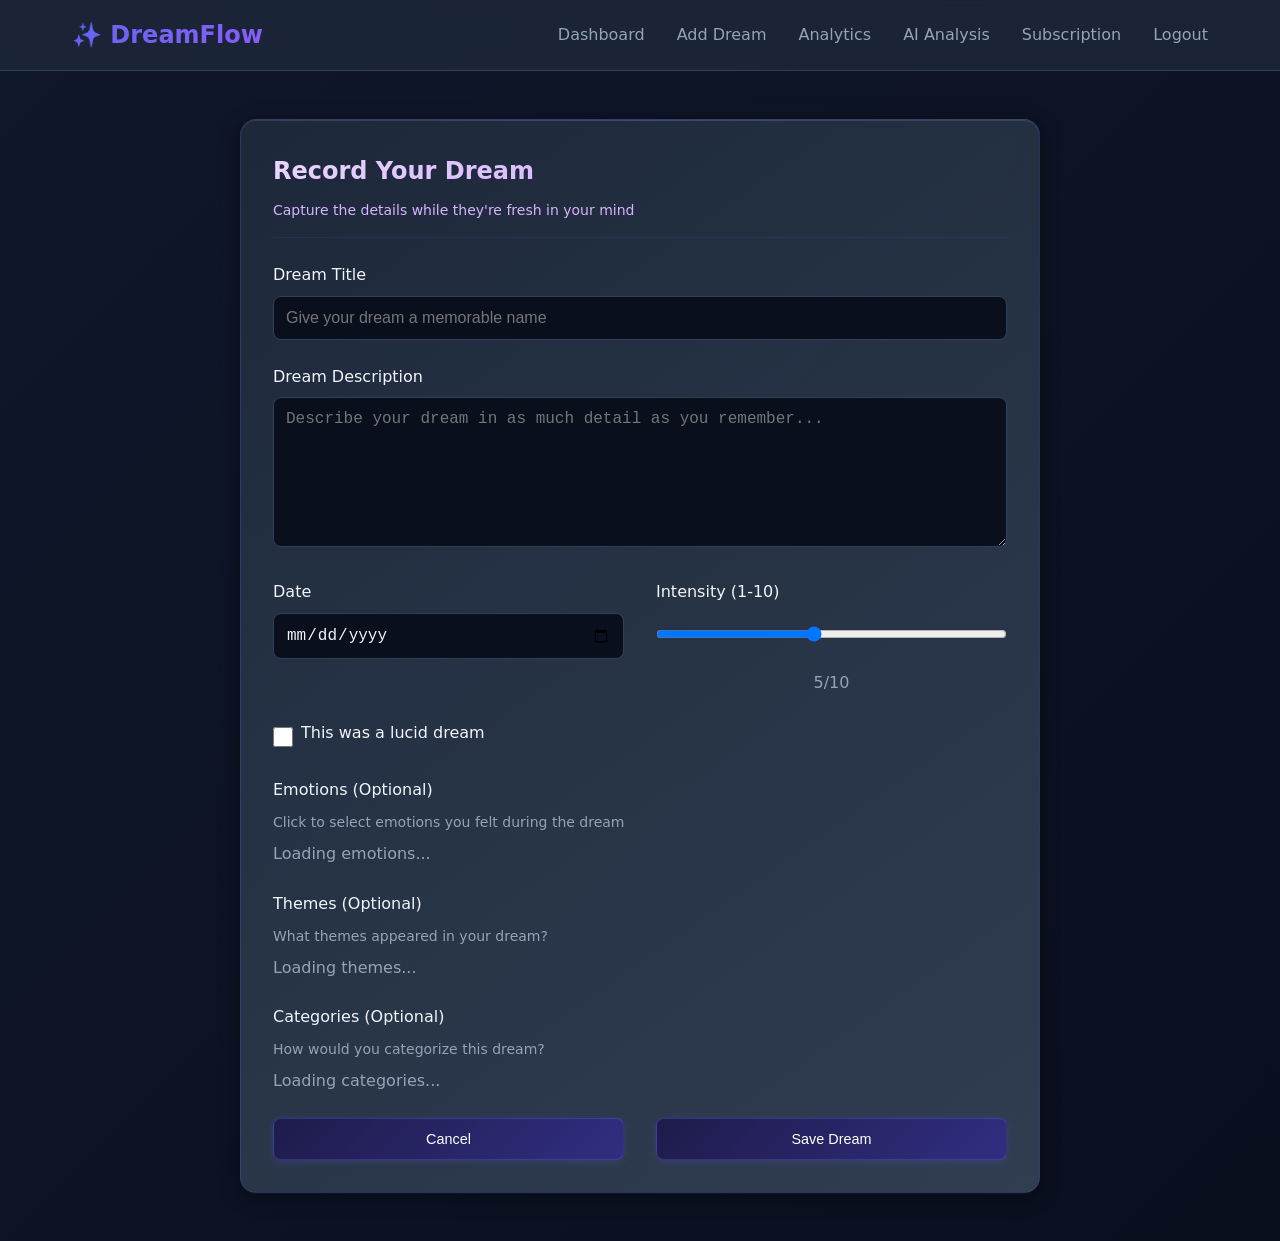
==== templates/add_dream.html @ 4d366fb7 "first commit" ====
<!DOCTYPE html>
<html lang="en">
<head>
    <meta charset="UTF-8">
    <meta name="viewport" content="width=device-width, initial-scale=1.0">
    <title>Add Dream - Dream Pattern Analysis</title>
    <link rel="stylesheet" href="/static/css/style.css">
</head>
<body>
    <nav class="navbar">
        <div class="container">
            <div class="navbar-brand">✨ DreamFlow</div>
            <ul class="navbar-nav">
                <li><a href="/dashboard">Dashboard</a></li>
                <li><a href="/add-dream">Add Dream</a></li>
                <li><a href="/analytics">Analytics</a></li>
                <li><a href="/chat">AI Analysis</a></li>
                <li><a href="/subscription">Subscription</a></li>
                <li><a href="#" onclick="logout()">Logout</a></li>
            </ul>
        </div>
    </nav>

    <div class="container" style="padding: 3rem 2rem;">
        <div class="card" style="max-width: 800px; margin: 0 auto;">
            <div class="card-header">
                <h2 class="card-title">Record Your Dream</h2>
                <p class="card-subtitle">Capture the details while they're fresh in your mind</p>
            </div>

            <form id="addDreamForm">
                <div class="form-group">
                    <label for="dname" class="form-label">Dream Title</label>
                    <input 
                        type="text" 
                        id="dname" 
                        class="form-input" 
                        placeholder="Give your dream a memorable name"
                        required
                    >
                </div>

                <div class="form-group">
                    <label for="description" class="form-label">Dream Description</label>
                    <textarea 
                        id="description" 
                        class="form-textarea" 
                        placeholder="Describe your dream in as much detail as you remember..."
                        required
                    ></textarea>
                </div>

                <div class="grid grid-2">
                    <div class="form-group">
                        <label for="dream_date" class="form-label">Date</label>
                        <input 
                            type="date" 
                            id="dream_date" 
                            class="form-input"
                            required
                        >
                    </div>

                    <div class="form-group">
                        <label for="intensity" class="form-label">Intensity (1-10)</label>
                        <input 
                            type="range" 
                            id="intensity" 
                            class="form-input" 
                            min="1" 
                            max="10" 
                            value="5"
                            oninput="document.getElementById('intensityValue').textContent = this.value"
                        >
                        <div class="text-center text-muted" style="margin-top: 0.5rem;">
                            <span id="intensityValue">5</span>/10
                        </div>
                    </div>
                </div>

                <div class="form-group">
                    <div class="form-check">
                        <input 
                            type="checkbox" 
                            id="lucid" 
                            class="form-check-input"
                        >
                        <label for="lucid" class="form-label"> This was a lucid dream</label>
                    </div>
                </div>

                <!-- Emotions -->
                <div class="form-group">
                    <label class="form-label">Emotions (Optional)</label>
                    <p class="text-muted" style="font-size: 0.875rem; margin-bottom: 0.5rem;">
                        Click to select emotions you felt during the dream
                    </p>
                    <div id="emotionTags" class="tag-container">
                        <p class="text-muted">Loading emotions...</p>
                    </div>
                </div>

                <!-- Themes -->
                <div class="form-group">
                    <label class="form-label">Themes (Optional)</label>
                    <p class="text-muted" style="font-size: 0.875rem; margin-bottom: 0.5rem;">
                        What themes appeared in your dream?
                    </p>
                    <div id="themeTags" class="tag-container">
                        <p class="text-muted">Loading themes...</p>
                    </div>
                </div>

                <!-- Categories -->
                <div class="form-group">
                    <label class="form-label">Categories (Optional)</label>
                    <p class="text-muted" style="font-size: 0.875rem; margin-bottom: 0.5rem;">
                        How would you categorize this dream?
                    </p>
                    <div id="categoryTags" class="tag-container">
                        <p class="text-muted">Loading categories...</p>
                    </div>
                </div>

                <div class="grid grid-2">
                    <button type="button" class="btn btn-secondary" onclick="window.location.href='/dashboard'">
                        Cancel
                    </button>
                    <button type="submit" class="btn btn-primary">
                        Save Dream
                    </button>
                </div>
            </form>
        </div>
    </div>

    <script src="/static/js/app.js"></script>
</body>
</html>
---- static/css/style.css ----
:root {
    --primary: #6366f1;
    --primary-dark: #4f46e5;
    --secondary: #8b5cf6;
    --success: #10b981;
    --danger: #ef4444;
    --warning: #f59e0b;
    --info: #3b82f6;
    
    --bg-main: #0f172a;
    --bg-card: #1e293b;
    --bg-darker: #0a0f1e;
    --bg-hover: #2d3748;
    
    --text-main: #f1f5f9;
    --text-muted: #94a3b8;
    --border: #334155;
    
    --shadow: 0 4px 6px -1px rgba(0, 0, 0, 0.3);
    --shadow-lg: 0 10px 15px -3px rgba(0, 0, 0, 0.5);
}

* {
    margin: 0;
    padding: 0;
    box-sizing: border-box;
}

body {
    font-family: 'Segoe UI', system-ui, -apple-system, sans-serif;
    background: linear-gradient(135deg, var(--bg-main) 0%, var(--bg-darker) 100%);
    color: var(--text-main);
    min-height: 100vh;
    line-height: 1.6;
    position: relative;
    overflow-x: hidden;
}

/* Ensure content stays above light effects */
.container, .navbar, .card, .dashboard-header, .pricing-card {
    position: relative;
    z-index: 2;
}

.container {
    max-width: 1200px;
    margin: 0 auto;
    padding: 0 2rem;
}

/* ========================================
   NAVBAR
======================================== */
.navbar {
    background: rgba(30, 41, 59, 0.8);
    backdrop-filter: blur(10px);
    border-bottom: 1px solid var(--border);
    padding: 1rem 0;
    position: sticky;
    top: 0;
    z-index: 100;
}

.navbar .container {
    display: flex;
    justify-content: space-between;
    align-items: center;
}

.navbar-brand {
    font-size: 1.5rem;
    font-weight: 700;
    background: linear-gradient(135deg, var(--primary), var(--secondary));
    -webkit-background-clip: text;
    -webkit-text-fill-color: transparent;
    background-clip: text;
}

.navbar-nav {
    display: flex;
    list-style: none;
    gap: 2rem;
}

.navbar-nav a {
    color: var(--text-muted);
    text-decoration: none;
    font-weight: 500;
    transition: color 0.3s;
}

.navbar-nav a:hover {
    color: var(--primary);
}

/* ========================================
   HERO SECTION
======================================== */
.hero {
    text-align: center;
    padding: 6rem 2rem;
    background: linear-gradient(135deg, rgba(99, 102, 241, 0.1), rgba(139, 92, 246, 0.1));
    border-radius: 1rem;
    margin: 2rem auto;
    max-width: 1200px;
}

.hero h1 {
    font-size: 3rem;
    margin-bottom: 1rem;
    background: linear-gradient(135deg, var(--primary), var(--secondary));
    -webkit-background-clip: text;
    -webkit-text-fill-color: transparent;
    background-clip: text;
}

.hero-buttons {
    display: flex;
    gap: 1rem;
    justify-content: center;
    margin-top: 2rem;
}

/* ========================================
   CARDS
======================================== */
.card {
    background: linear-gradient(145deg, rgba(30, 41, 59, 0.95), rgba(51, 65, 85, 0.95));
    border-radius: 1rem;
    padding: 2rem;
    box-shadow: 
        0 4px 20px rgba(0, 0, 0, 0.4),
        inset 0 1px 0 rgba(255, 255, 255, 0.1),
        0 1px 0 rgba(255, 255, 255, 0.05);
    border: 1px solid rgba(99, 102, 241, 0.15);
    margin-bottom: 2rem;
    backdrop-filter: blur(8px);
    position: relative;
    transition: all 0.3s ease;
}

.card::before {
    content: '';
    position: absolute;
    top: 0;
    left: 0;
    right: 0;
    height: 1px;
    background: linear-gradient(90deg, 
        transparent, 
        rgba(99, 102, 241, 0.3), 
        transparent
    );
    opacity: 0.6;
}

.card:hover {
    transform: translateY(-2px);
    box-shadow: 
        0 8px 32px rgba(0, 0, 0, 0.5),
        inset 0 1px 0 rgba(255, 255, 255, 0.15),
        0 1px 0 rgba(255, 255, 255, 0.08);
    border-color: rgba(99, 102, 241, 0.25);
}

.card-header {
    margin-bottom: 1.5rem;
    padding-bottom: 1rem;
    border-bottom: 1px solid rgba(99, 102, 241, 0.1);
}

.card-title {
    font-size: 1.5rem;
    margin-bottom: 0.5rem;
    background: linear-gradient(135deg, #e9d5ff, #d8b4fe, #c084fc);
    -webkit-background-clip: text;
    -webkit-text-fill-color: transparent;
    background-clip: text;
    font-weight: 600;
}

.card-subtitle {
    color: #d8b4fe;
    font-size: 0.875rem;
    font-weight: 500;
}

/* ========================================
   BUTTONS
======================================== */
.btn {
    padding: 0.75rem 1.5rem;
    border: 1px solid rgba(99, 102, 241, 0.3);
    border-radius: 0.5rem;
    background: linear-gradient(135deg, #1e1b4b, #312e81);
    color: white;
    text-decoration: none;
    display: inline-block;
    cursor: pointer;
    transition: all 0.3s ease;
    font-size: 0.9rem;
    font-weight: 500;
    box-shadow: 0 2px 8px rgba(99, 102, 241, 0.2);
}

.btn:hover {
    background: linear-gradient(135deg, #312e81, #4c1d95);
    border-color: rgba(99, 102, 241, 0.5);
    transform: translateY(-1px);
    box-shadow: 0 4px 12px rgba(99, 102, 241, 0.3);
}

.btn-primary {
    background: linear-gradient(135deg, #1e1b4b, #312e81);
    border-color: rgba(99, 102, 241, 0.3);
    color: white;
}

.btn-primary:hover {
    background: linear-gradient(135deg, #312e81, #4c1d95);
    border-color: rgba(99, 102, 241, 0.5);
}

.btn-secondary {
    background: linear-gradient(135deg, #1e1b4b, #312e81);
    border-color: rgba(99, 102, 241, 0.3);
    color: white;
}

.btn-secondary:hover {
    background: linear-gradient(135deg, #312e81, #4c1d95);
    border-color: rgba(99, 102, 241, 0.5);
}

.btn-danger {
    background: var(--danger);
    color: white;
}

.btn-danger:hover {
    background: #dc2626;
}

.btn-block {
    width: 100%;
    display: block;
}

.btn:disabled {
    opacity: 0.5;
    cursor: not-allowed;
}

/* ========================================
   FORMS
======================================== */
.form-group {
    margin-bottom: 1.5rem;
}

.form-label {
    display: block;
    margin-bottom: 0.5rem;
    font-weight: 500;
    color: var(--text-main);
}

.form-input,
.form-textarea {
    width: 100%;
    padding: 0.75rem;
    background: var(--bg-darker);
    border: 1px solid var(--border);
    border-radius: 0.5rem;
    color: var(--text-main);
    font-size: 1rem;
    transition: border-color 0.3s;
}

.form-input:focus,
.form-textarea:focus {
    outline: none;
    border-color: var(--primary);
}

.form-textarea {
    min-height: 150px;
    resize: vertical;
}

.form-check {
    display: flex;
    align-items: center;
    gap: 0.5rem;
}

.form-check-input {
    width: 1.25rem;
    height: 1.25rem;
    cursor: pointer;
}

/* ========================================
   AUTH PAGES
======================================== */
.auth-container {
    display: flex;
    justify-content: center;
    align-items: center;
    min-height: 100vh;
    padding: 2rem;
}

.auth-card {
    width: 100%;
    max-width: 450px;
}

.auth-header {
    text-align: center;
    margin-bottom: 2rem;
}

.auth-header h1 {
    font-size: 2rem;
    margin-bottom: 0.5rem;
}

.auth-footer {
    text-align: center;
    margin-top: 1.5rem;
    color: var(--text-muted);
}

.auth-footer a {
    color: var(--primary);
    text-decoration: none;
    font-weight: 600;
}

/* ========================================
   DASHBOARD
======================================== */
.dashboard-header {
    background: linear-gradient(135deg, rgba(30, 41, 59, 0.9), rgba(15, 23, 42, 0.9));
    padding: 3rem 0;
    margin-bottom: 2rem;
    border-radius: 1rem;
    border: 1px solid rgba(99, 102, 241, 0.1);
    box-shadow: 0 8px 32px rgba(0, 0, 0, 0.3);
    backdrop-filter: blur(16px);
}

.dashboard-header h1 {
    font-size: 2.5rem;
    margin-bottom: 0.5rem;
    background: linear-gradient(135deg, #c084fc, #a855f7, #9333ea);
    -webkit-background-clip: text;
    -webkit-text-fill-color: transparent;
    background-clip: text;
    text-shadow: 0 2px 4px rgba(0, 0, 0, 0.1);
}

.dashboard-header p {
    color: #e9d5ff;
    font-size: 1.1rem;
}

.stats-grid {
    display: grid;
    grid-template-columns: repeat(auto-fit, minmax(250px, 1fr));
    gap: 1.5rem;
    margin-bottom: 2rem;
}

.stat-card {
    background: linear-gradient(145deg, rgba(30, 41, 59, 0.95), rgba(51, 65, 85, 0.95));
    padding: 2rem;
    border-radius: 1rem;
    text-align: center;
    box-shadow: 
        0 4px 16px rgba(0, 0, 0, 0.3),
        inset 0 1px 0 rgba(255, 255, 255, 0.1);
    border: 1px solid rgba(147, 51, 234, 0.3);
    backdrop-filter: blur(8px);
    transition: all 0.3s ease;
    position: relative;
    overflow: hidden;
}

.stat-card::before {
    content: '';
    position: absolute;
    top: 0;
    left: 0;
    right: 0;
    height: 1px;
    background: linear-gradient(90deg, transparent, rgba(147, 51, 234, 0.6), transparent);
}

.stat-card:hover {
    transform: translateY(-4px);
    box-shadow: 
        0 8px 32px rgba(0, 0, 0, 0.4),
        inset 0 1px 0 rgba(255, 255, 255, 0.15);
    border-color: rgba(147, 51, 234, 0.5);
}

.stat-label {
    color: #d8b4fe;
    font-size: 1rem;
    font-weight: 600;
    text-transform: uppercase;
    letter-spacing: 0.05em;
}

.stat-value {
    font-size: 3rem;
    font-weight: 700;
    margin-bottom: 0.5rem;
    background: linear-gradient(135deg, #e9d5ff, #c084fc, #a855f7);
    -webkit-background-clip: text;
    -webkit-text-fill-color: transparent;
    background-clip: text;
    text-shadow: 0 2px 8px rgba(0, 0, 0, 0.2);
}

/* Payment Modal */
.payment-modal {
    display: none;
    position: fixed;
    top: 0;
    left: 0;
    right: 0;
    bottom: 0;
    background: rgba(0, 0, 0, 0.8);
    z-index: 1000;
    align-items: center;
    justify-content: center;
    padding: 2rem;
}

.payment-modal.active {
    display: flex;
}

.payment-modal-content {
    background: linear-gradient(145deg, rgba(30, 41, 59, 0.95), rgba(51, 65, 85, 0.95));
    border-radius: 1rem;
    max-width: 500px;
    width: 100%;
    max-height: 90vh;
    overflow-y: auto;
    border: 1px solid rgba(99, 102, 241, 0.2);
    backdrop-filter: blur(8px);
    box-shadow: 
        0 8px 32px rgba(0, 0, 0, 0.5),
        inset 0 1px 0 rgba(255, 255, 255, 0.1);
}

.payment-modal-header {
    display: flex;
    justify-content: space-between;
    align-items: center;
    padding: 2rem 2rem 1rem;
    border-bottom: 1px solid rgba(99, 102, 241, 0.1);
}

.payment-modal-close {
    background: none;
    border: none;
    color: var(--text-muted);
    font-size: 1.5rem;
    cursor: pointer;
    padding: 0.5rem;
    border-radius: 0.5rem;
    transition: all 0.3s ease;
}

.payment-modal-close:hover {
    background: rgba(239, 68, 68, 0.1);
    color: var(--danger);
}

.payment-plan-summary {
    padding: 1rem 2rem;
    text-align: center;
    border-bottom: 1px solid rgba(99, 102, 241, 0.1);
}

.payment-amount {
    font-size: 2rem;
    font-weight: 700;
    color: var(--primary);
    margin: 0.5rem 0;
}

.payment-methods {
    padding: 2rem;
}

.payment-method-option {
    display: flex;
    align-items: center;
    gap: 1rem;
    padding: 1rem;
    border: 2px solid var(--border);
    border-radius: 0.5rem;
    margin-bottom: 1rem;
    cursor: pointer;
    transition: all 0.3s ease;
    background: rgba(15, 23, 42, 0.5);
}

.payment-method-option:hover {
    border-color: var(--primary);
    background: rgba(99, 102, 241, 0.1);
    transform: translateY(-2px);
}

.payment-method-option.selected {
    border-color: var(--primary);
    background: rgba(99, 102, 241, 0.2);
    box-shadow: 0 0 0 3px rgba(99, 102, 241, 0.3);
}

.payment-method-icon {
    font-size: 1.5rem;
}

.payment-method-name {
    font-weight: 600;
    color: var(--text-main);
}

.payment-method-desc {
    font-size: 0.875rem;
    color: var(--text-muted);
}

.payment-form {
    padding: 0 2rem 2rem;
}

.payment-security {
    padding: 1rem 2rem;
    background: rgba(16, 185, 129, 0.1);
    border-top: 1px solid var(--border);
}

.security-badges {
    display: flex;
    justify-content: center;
    gap: 1rem;
    flex-wrap: wrap;
    font-size: 0.875rem;
    color: var(--success);
}

.payment-modal-footer {
    display: flex;
    gap: 1rem;
    padding: 2rem;
    border-top: 1px solid var(--border);
}

.payment-modal-footer .btn {
    flex: 1;
}

/* ========================================
   CHAT
======================================== */
.chat-container {
    display: flex;
    flex-direction: column;
    height: 600px;
}

.chat-messages {
    flex: 1;
    overflow-y: auto;
    padding: 1.5rem;
    display: flex;
    flex-direction: column;
    gap: 1rem;
}

.message {
    display: flex;
    gap: 1rem;
    align-items: start;
}

.message-user {
    flex-direction: row-reverse;
}

.message-avatar {
    width: 40px;
    height: 40px;
    border-radius: 50%;
    background: var(--primary);
    display: flex;
    align-items: center;
    justify-content: center;
    font-size: 1.25rem;
    flex-shrink: 0;
}

.message-user .message-avatar {
    background: var(--secondary);
}

.message-content {
    background: var(--bg-darker);
    padding: 1rem;
    border-radius: 1rem;
    max-width: 70%;
}

.message-user .message-content {
    background: var(--primary);
}

.chat-input-container {
    display: flex;
    gap: 1rem;
    padding: 1rem;
    border-top: 1px solid var(--border);
}

/* ========================================
   PILL BUTTONS (for Add Dream - Emotions, Themes, Categories)
======================================== */
.pill-grid {
    display: flex;
    flex-wrap: wrap;
    gap: 0.5rem;
    margin-top: 1rem;
}

.pill-button {
    display: inline-block;
    padding: 0.5rem 1rem;
    background: var(--bg-darker);
    border: 1px solid var(--border);
    border-radius: 2rem;
    color: var(--text-main);
    font-size: 0.875rem;
    font-weight: 500;
    cursor: pointer;
    transition: all 0.2s ease;
    user-select: none;
    white-space: nowrap;
}

.pill-button:hover {
    border-color: var(--primary);
    background: rgba(99, 102, 241, 0.1);
    transform: translateY(-1px);
}

.pill-button.selected {
    background: var(--primary);
    border-color: var(--primary);
    color: white;
    box-shadow: 0 2px 8px rgba(99, 102, 241, 0.3);
}

.pill-button:active {
    transform: scale(0.95);
}

/* ========================================
   SUBSCRIPTION / PRICING
======================================== */
.pricing-grid {
    display: grid;
    grid-template-columns: repeat(auto-fit, minmax(300px, 1fr));
    gap: 2rem;
    margin: 3rem 0;
}

.pricing-card {
    background: var(--bg-card);
    border: 2px solid var(--border);
    border-radius: 1rem;
    padding: 2rem;
    text-align: center;
    position: relative;
    transition: all 0.3s;
}

.pricing-card:hover {
    transform: translateY(-5px);
    box-shadow: var(--shadow-lg);
}

.pricing-card.featured {
    border-color: var(--primary);
    background: linear-gradient(135deg, rgba(99, 102, 241, 0.1), rgba(139, 92, 246, 0.1));
}

.pricing-badge {
    position: absolute;
    top: -12px;
    left: 50%;
    transform: translateX(-50%);
    background: var(--primary);
    color: white;
    padding: 0.25rem 1rem;
    border-radius: 2rem;
    font-size: 0.875rem;
    font-weight: 600;
}

.pricing-price {
    font-size: 3rem;
    font-weight: 700;
    margin: 1rem 0;
    color: var(--primary);
}

.pricing-features {
    list-style: none;
    text-align: left;
    margin: 2rem 0;
}

.pricing-features li {
    padding: 0.75rem 0;
    border-bottom: 1px solid var(--border);
}

.pricing-features li:last-child {
    border-bottom: none;
}

/* ========================================
   GRID SYSTEM
======================================== */
.grid {
    display: grid;
    gap: 2rem;
}

.grid-2 {
    grid-template-columns: repeat(auto-fit, minmax(300px, 1fr));
}

.grid-3 {
    grid-template-columns: repeat(auto-fit, minmax(250px, 1fr));
}

/* ========================================
   ALERTS
======================================== */
.alert {
    padding: 1rem 1.5rem;
    border-radius: 0.5rem;
    margin-bottom: 1rem;
}

.alert-info {
    background: rgba(59, 130, 246, 0.1);
    border: 1px solid var(--info);
    color: #93c5fd;
}

.alert-warning {
    background: rgba(245, 158, 11, 0.1);
    border: 1px solid var(--warning);
    color: #fbbf24;
}

.alert-success {
    background: rgba(16, 185, 129, 0.1);
    border: 1px solid var(--success);
    color: #6ee7b7;
}

.alert-danger {
    background: rgba(239, 68, 68, 0.1);
    border: 1px solid var(--danger);
    color: #fca5a5;
}

/* ========================================
   UTILITIES
======================================== */
.text-center {
    text-align: center;
}

.text-muted {
    color: var(--text-muted);
}

.mb-2 {
    margin-bottom: 1rem;
}

.mb-3 {
    margin-bottom: 1.5rem;
}

.mt-2 {
    margin-top: 1rem;
}

.mt-3 {
    margin-top: 1.5rem;
}

.badge {
    display: inline-block;
    padding: 0.25rem 0.75rem;
    border-radius: 0.25rem;
    font-size: 0.75rem;
    font-weight: 600;
}

/* ========================================
   RESPONSIVE
======================================== */
@media (max-width: 768px) {
    .navbar-nav {
        flex-direction: column;
        gap: 1rem;
    }
    
    .hero h1 {
        font-size: 2rem;
    }
    
    .hero-buttons {
        flex-direction: column;
    }
    
    .stats-grid {
        grid-template-columns: 1fr;
    }
    
    .pricing-grid {
        grid-template-columns: 1fr;
    }
    
    .grid-2,
    .grid-3 {
        grid-template-columns: 1fr;
    }
}

/* Add this to your existing style.css file */

/* Success button style (for current plan) */
.btn-success {
    background: var(--success);
    color: white;
}

.btn-success:hover {
    background: #059669;
}

.btn-success:disabled {
    opacity: 1;
    cursor: default;
}
/* ===================================
   PASSWORD INPUT WITH EYE ICON
   Add this to your style.css file
   =================================== */

/* Password Input Wrapper */
.password-input-wrapper {
    position: relative;
    display: flex;
    align-items: center;
    width: 100%;
}

.password-input-wrapper .password-input {
    width: 100%;
    padding-right: 3rem; /* Space for eye icon button */
}

/* Password Toggle Button (Eye Icon) */
.password-toggle-btn {
    position: absolute;
    right: 0.75rem;
    top: 50%;
    transform: translateY(-50%);
    background: none;
    border: none;
    cursor: pointer;
    padding: 0.5rem;
    display: flex;
    align-items: center;
    justify-content: center;
    color: #94a3b8; /* Muted gray color */
    transition: all 0.2s ease;
    border-radius: 0.25rem;
}

.password-toggle-btn:hover {
    color: #cbd5e1; /* Lighter gray on hover */
    background: rgba(148, 163, 184, 0.1);
}

.password-toggle-btn:focus {
    outline: none;
    color: var(--primary);
    background: rgba(99, 102, 241, 0.1);
}

.password-toggle-btn:active {
    transform: translateY(-50%) scale(0.95);
}

/* Eye Icon SVG */
.eye-icon {
    width: 20px;
    height: 20px;
    color: inherit;
    transition: opacity 0.2s ease;
}
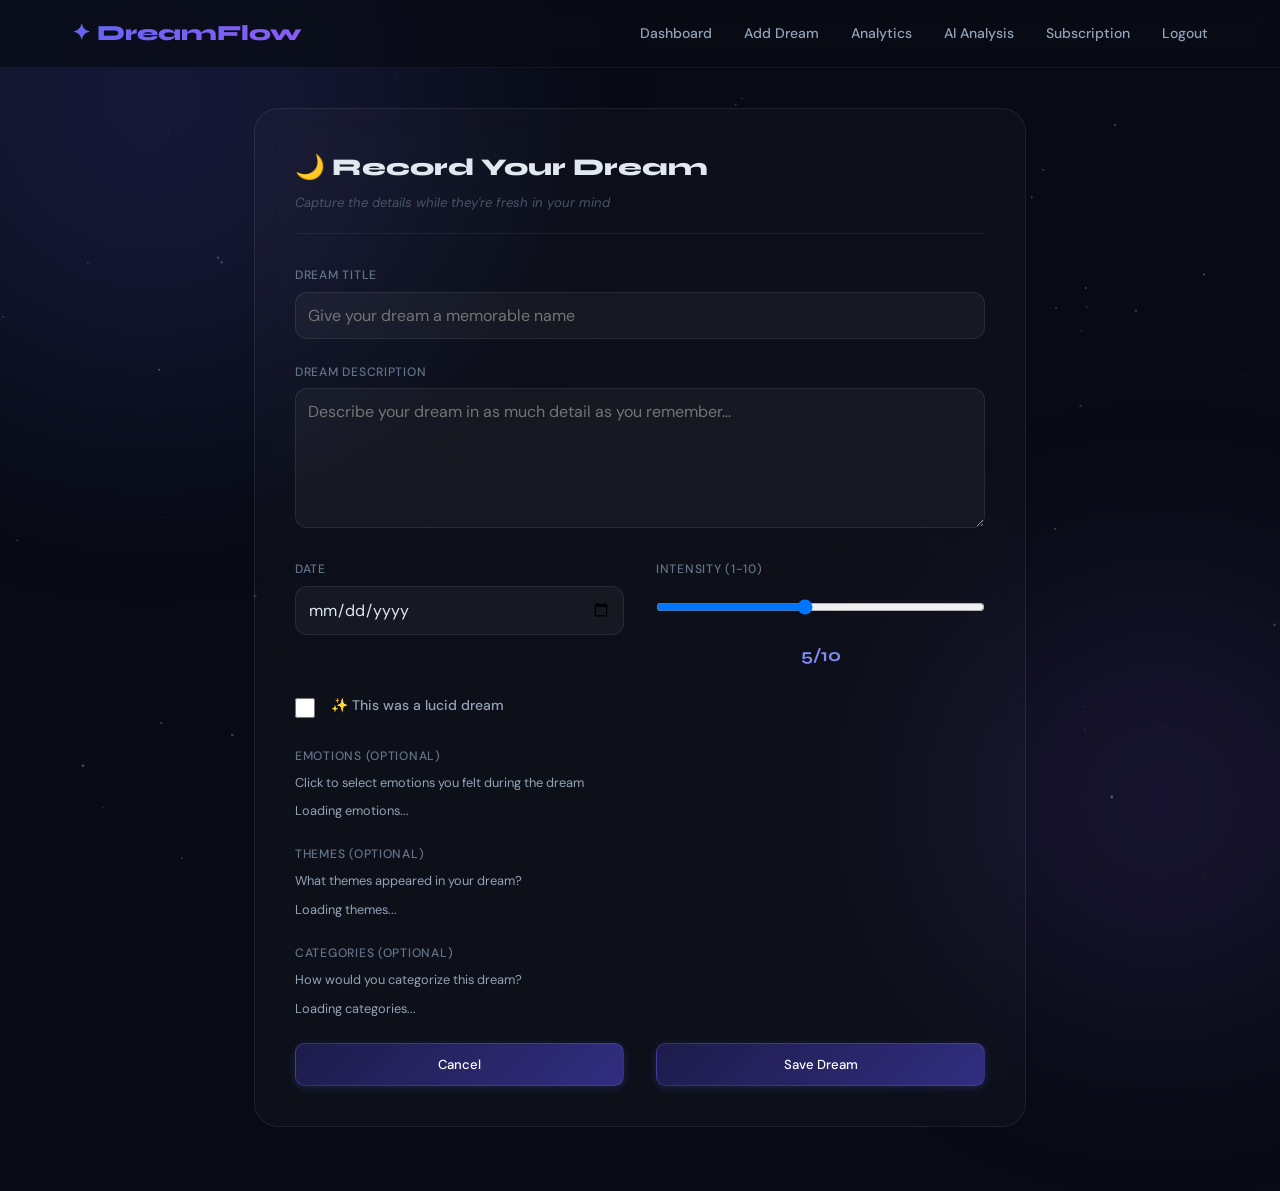
==== commit 2c19d46d: "Update project files" ====
--- a/templates/add_dream.html
+++ b/templates/add_dream.html
@@ -3,13 +3,50 @@
 <head>
     <meta charset="UTF-8">
     <meta name="viewport" content="width=device-width, initial-scale=1.0">
-    <title>Add Dream - Dream Pattern Analysis</title>
+    <title>Add Dream - DreamFlow</title>
     <link rel="stylesheet" href="/static/css/style.css">
+    <link href="https://fonts.googleapis.com/css2?family=Syne:wght@400;600;700;800&family=DM+Sans:ital,wght@0,300;0,400;0,500;1,300&display=swap" rel="stylesheet">
+    <style>
+        body { font-family: 'DM Sans', sans-serif; background: #080b14; overflow-x: hidden; }
+        #starfield { position: fixed; inset: 0; z-index: 0; pointer-events: none; }
+        .orb { position: fixed; border-radius: 50%; filter: blur(120px); opacity: 0.15; pointer-events: none; z-index: 0; animation: drift 20s ease-in-out infinite alternate; }
+        .orb-1 { width: 600px; height: 600px; background: #6366f1; top: -200px; left: -150px; }
+        .orb-2 { width: 400px; height: 400px; background: #8b5cf6; bottom: -100px; right: -80px; animation-delay: -8s; }
+        @keyframes drift { from { transform: translate(0,0); } to { transform: translate(30px,25px); } }
+        .navbar { background: rgba(8,11,20,0.75); border-bottom: 1px solid rgba(99,102,241,0.12); position: relative; z-index: 100; }
+        .navbar-brand { font-family: 'Syne', sans-serif; font-weight: 800; font-size: 1.35rem; }
+        .navbar-nav a { font-family: 'DM Sans', sans-serif; font-size: 0.875rem; }
+        .btn { font-family: 'DM Sans', sans-serif; font-size: 0.82rem; font-weight: 500; border-radius: 0.6rem; }
+
+        .page-wrap { position: relative; z-index: 2; max-width: 820px; margin: 0 auto; padding: 2.5rem 1.5rem 4rem; }
+        .dream-form-card {
+            background: rgba(255,255,255,0.025); border: 1px solid rgba(255,255,255,0.07);
+            border-radius: 1.5rem; padding: 2.5rem; backdrop-filter: blur(12px);
+        }
+        .form-card-header { margin-bottom: 2rem; padding-bottom: 1.25rem; border-bottom: 1px solid rgba(255,255,255,0.06); }
+        .form-card-header h2 { font-family: 'Syne', sans-serif; font-size: 1.5rem; font-weight: 800; color: #e2e8f0; margin-bottom: 0.3rem; }
+        .form-card-header p { font-size: 0.82rem; color: #475569; font-style: italic; }
+        .form-label { font-size: 0.76rem; font-weight: 500; letter-spacing: 0.06em; text-transform: uppercase; color: #64748b; margin-bottom: 0.4rem; display: block; }
+        .form-input, .form-textarea {
+            background: rgba(255,255,255,0.04); border: 1px solid rgba(255,255,255,0.08);
+            border-radius: 0.75rem; color: #e2e8f0; font-family: 'DM Sans', sans-serif;
+            transition: border-color 0.2s;
+        }
+        .form-input:focus, .form-textarea:focus { border-color: rgba(99,102,241,0.45); outline: none; background: rgba(99,102,241,0.04); }
+        .form-textarea { min-height: 140px; resize: vertical; }
+        .form-check-input { accent-color: #818cf8; }
+        .tag-container { display: flex; flex-wrap: wrap; gap: 0.5rem; margin-top: 0.5rem; }
+        .intensity-display { text-align: center; font-family: 'Syne', sans-serif; font-weight: 700; font-size: 1.1rem; color: #818cf8; margin-top: 0.4rem; }
+    </style>
 </head>
 <body>
+    <canvas id="starfield"></canvas>
+    <div class="orb orb-1"></div>
+    <div class="orb orb-2"></div>
+
     <nav class="navbar">
         <div class="container">
-            <div class="navbar-brand">✨ DreamFlow</div>
+            <div class="navbar-brand">✦ DreamFlow</div>
             <ul class="navbar-nav">
                 <li><a href="/dashboard">Dashboard</a></li>
                 <li><a href="/add-dream">Add Dream</a></li>
@@ -21,119 +58,81 @@
         </div>
     </nav>
 
-    <div class="container" style="padding: 3rem 2rem;">
-        <div class="card" style="max-width: 800px; margin: 0 auto;">
-            <div class="card-header">
-                <h2 class="card-title">Record Your Dream</h2>
-                <p class="card-subtitle">Capture the details while they're fresh in your mind</p>
+    <div class="page-wrap">
+        <div class="dream-form-card">
+            <div class="form-card-header">
+                <h2>🌙 Record Your Dream</h2>
+                <p>Capture the details while they're fresh in your mind</p>
             </div>
 
             <form id="addDreamForm">
                 <div class="form-group">
                     <label for="dname" class="form-label">Dream Title</label>
-                    <input 
-                        type="text" 
-                        id="dname" 
-                        class="form-input" 
-                        placeholder="Give your dream a memorable name"
-                        required
-                    >
+                    <input type="text" id="dname" class="form-input" placeholder="Give your dream a memorable name" required>
                 </div>
 
                 <div class="form-group">
                     <label for="description" class="form-label">Dream Description</label>
-                    <textarea 
-                        id="description" 
-                        class="form-textarea" 
-                        placeholder="Describe your dream in as much detail as you remember..."
-                        required
-                    ></textarea>
+                    <textarea id="description" class="form-textarea" placeholder="Describe your dream in as much detail as you remember..." required></textarea>
                 </div>
 
                 <div class="grid grid-2">
                     <div class="form-group">
                         <label for="dream_date" class="form-label">Date</label>
-                        <input 
-                            type="date" 
-                            id="dream_date" 
-                            class="form-input"
-                            required
-                        >
+                        <input type="date" id="dream_date" class="form-input" required>
                     </div>
-
                     <div class="form-group">
                         <label for="intensity" class="form-label">Intensity (1-10)</label>
-                        <input 
-                            type="range" 
-                            id="intensity" 
-                            class="form-input" 
-                            min="1" 
-                            max="10" 
-                            value="5"
-                            oninput="document.getElementById('intensityValue').textContent = this.value"
-                        >
-                        <div class="text-center text-muted" style="margin-top: 0.5rem;">
-                            <span id="intensityValue">5</span>/10
-                        </div>
+                        <input type="range" id="intensity" class="form-input" min="1" max="10" value="5"
+                            oninput="document.getElementById('intensityValue').textContent = this.value">
+                        <div class="intensity-display"><span id="intensityValue">5</span>/10</div>
                     </div>
                 </div>
 
                 <div class="form-group">
                     <div class="form-check">
-                        <input 
-                            type="checkbox" 
-                            id="lucid" 
-                            class="form-check-input"
-                        >
-                        <label for="lucid" class="form-label"> This was a lucid dream</label>
+                        <input type="checkbox" id="lucid" class="form-check-input">
+                        <label for="lucid" class="form-label" style="display:inline; margin-left:0.5rem; text-transform:none; letter-spacing:0; font-size:0.875rem; color:#94a3b8;">✨ This was a lucid dream</label>
                     </div>
                 </div>
 
-                <!-- Emotions -->
                 <div class="form-group">
                     <label class="form-label">Emotions (Optional)</label>
-                    <p class="text-muted" style="font-size: 0.875rem; margin-bottom: 0.5rem;">
-                        Click to select emotions you felt during the dream
-                    </p>
-                    <div id="emotionTags" class="tag-container">
-                        <p class="text-muted">Loading emotions...</p>
-                    </div>
+                    <p class="text-muted" style="font-size:0.8rem; margin-bottom:0.5rem;">Click to select emotions you felt during the dream</p>
+                    <div id="emotionTags" class="tag-container"><p class="text-muted" style="font-size:0.8rem;">Loading emotions...</p></div>
                 </div>
 
-                <!-- Themes -->
                 <div class="form-group">
                     <label class="form-label">Themes (Optional)</label>
-                    <p class="text-muted" style="font-size: 0.875rem; margin-bottom: 0.5rem;">
-                        What themes appeared in your dream?
-                    </p>
-                    <div id="themeTags" class="tag-container">
-                        <p class="text-muted">Loading themes...</p>
-                    </div>
+                    <p class="text-muted" style="font-size:0.8rem; margin-bottom:0.5rem;">What themes appeared in your dream?</p>
+                    <div id="themeTags" class="tag-container"><p class="text-muted" style="font-size:0.8rem;">Loading themes...</p></div>
                 </div>
 
-                <!-- Categories -->
                 <div class="form-group">
                     <label class="form-label">Categories (Optional)</label>
-                    <p class="text-muted" style="font-size: 0.875rem; margin-bottom: 0.5rem;">
-                        How would you categorize this dream?
-                    </p>
-                    <div id="categoryTags" class="tag-container">
-                        <p class="text-muted">Loading categories...</p>
-                    </div>
+                    <p class="text-muted" style="font-size:0.8rem; margin-bottom:0.5rem;">How would you categorize this dream?</p>
+                    <div id="categoryTags" class="tag-container"><p class="text-muted" style="font-size:0.8rem;">Loading categories...</p></div>
                 </div>
 
-                <div class="grid grid-2">
-                    <button type="button" class="btn btn-secondary" onclick="window.location.href='/dashboard'">
-                        Cancel
-                    </button>
-                    <button type="submit" class="btn btn-primary">
-                        Save Dream
-                    </button>
+                <div class="grid grid-2" style="margin-top:1rem;">
+                    <button type="button" class="btn btn-secondary" onclick="window.location.href='/dashboard'">Cancel</button>
+                    <button type="submit" class="btn btn-primary">Save Dream</button>
                 </div>
             </form>
         </div>
     </div>
 
     <script src="/static/js/app.js"></script>
+    <script>
+        (function(){
+            const canvas = document.getElementById('starfield');
+            const ctx = canvas.getContext('2d');
+            let stars = [];
+            function resize(){ canvas.width=window.innerWidth; canvas.height=window.innerHeight; }
+            function init(){ resize(); stars=Array.from({length:100},()=>({x:Math.random()*canvas.width,y:Math.random()*canvas.height,r:Math.random()*1.2+0.2,o:Math.random()*0.5+0.1,s:Math.random()*0.003+0.001,d:Math.random()>0.5?1:-1})); }
+            function draw(){ ctx.clearRect(0,0,canvas.width,canvas.height); stars.forEach(s=>{ s.o+=s.s*s.d; if(s.o>0.6||s.o<0.1)s.d*=-1; ctx.beginPath(); ctx.arc(s.x,s.y,s.r,0,Math.PI*2); ctx.fillStyle=`rgba(148,163,184,${s.o})`; ctx.fill(); }); requestAnimationFrame(draw); }
+            window.addEventListener('resize',init); init(); draw();
+        })();
+    </script>
 </body>
 </html>
